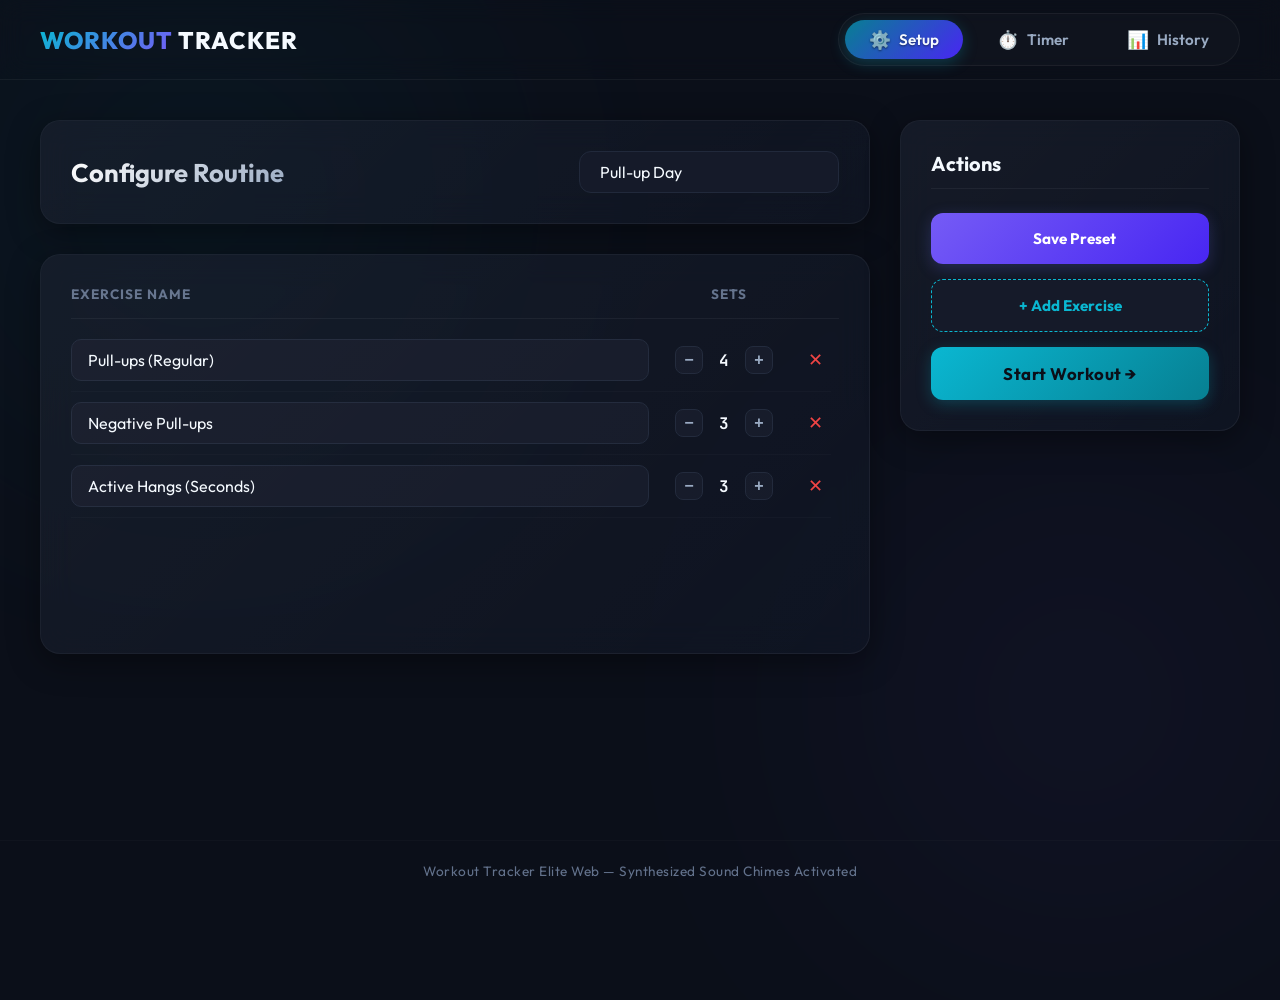
==== web_app/index.html @ e3371ba9 "Initial commit" ====
<!DOCTYPE html>
<html lang="en">
<head>
    <meta charset="UTF-8">
    <meta name="viewport" content="width=device-width, initial-scale=1.0">
    <title>Workout Tracker — Elite Web Edition</title>
    <link rel="stylesheet" href="styles.css">
    <!-- Google Fonts: Outfit and JetBrains Mono -->
    <link rel="preconnect" href="https://fonts.googleapis.com">
    <link rel="preconnect" href="https://fonts.gstatic.com" crossorigin>
    <link href="https://fonts.googleapis.com/css2?family=JetBrains+Mono:wght@400;700&family=Outfit:wght@300;400;600;700;800&display=swap" rel="stylesheet">
</head>
<body>
    <!-- Premium Neon Ambient Background Glows -->
    <div class="bg-glow bg-glow-primary"></div>
    <div class="bg-glow bg-glow-accent"></div>

    <header class="app-header">
        <div class="header-logo">
            <span class="logo-accent">WORKOUT</span> TRACKER
        </div>
        <nav class="app-nav">
            <button id="nav-btn-setup" class="nav-tab active" data-target="setup-page">
                <span class="nav-tab-icon">⚙️</span>Setup
            </button>
            <button id="nav-btn-timer" class="nav-tab" data-target="timer-page">
                <span class="nav-tab-icon">⏱️</span>Timer
            </button>
            <button id="nav-btn-history" class="nav-tab" data-target="history-page">
                <span class="nav-tab-icon">📊</span>History
            </button>
        </nav>
    </header>

    <main class="app-main">
        <!-- ════════════════ SETUP PAGE ════════════════ -->
        <section id="setup-page" class="app-page active">
            <div class="page-grid">
                <div class="left-column">
                    <!-- Routine Header Glass Card -->
                    <div class="glass-card header-card">
                        <div class="card-title-row">
                            <h2>Configure Routine</h2>
                            <div class="combobox-container">
                                <input type="text" id="routine-input" placeholder="Select or Name Routine..." list="routine-list" autocomplete="off">
                                <datalist id="routine-list"></datalist>
                            </div>
                        </div>
                    </div>

                    <!-- Exercises Builder Glass Card -->
                    <div class="glass-card builder-card">
                        <div class="builder-header">
                            <span class="col-lbl col-name">Exercise Name</span>
                            <span class="col-lbl col-sets">Sets</span>
                            <span class="col-lbl col-remove"></span>
                        </div>
                        <div id="exercise-rows-container" class="builder-list">
                            <!-- Dynamic rows will be inserted here -->
                        </div>
                    </div>
                </div>

                <div class="right-column">
                    <!-- Action Panel Glass Card -->
                    <div class="glass-card action-card">
                        <h3>Actions</h3>
                        <div class="action-buttons">
                            <button id="btn-save-preset" class="btn btn-accent btn-large">
                                <span class="btn-glow"></span>
                                Save Preset
                            </button>
                            <button id="btn-add-exercise" class="btn btn-secondary btn-large">
                                + Add Exercise
                            </button>
                            <button id="btn-start-workout" class="btn btn-primary btn-large font-emphasis">
                                Start Workout →
                            </button>
                        </div>
                    </div>
                </div>
            </div>
        </section>

        <!-- ════════════════ TIMER PAGE ════════════════ -->
        <section id="timer-page" class="app-page">
            <div class="timer-container">
                <!-- Large Status and Timer Plate -->
                <div class="glass-card timer-card">
                    <h2 id="timer-status">Ready to Start</h2>
                    <div id="timer-time" class="timer-display">00:00:00.0</div>
                    <div id="timer-lap" class="timer-lap-display">00:00:00.000</div>
                </div>

                <!-- Stopwatch Controls -->
                <div class="timer-controls">
                    <button id="btn-control-start" class="btn-circle btn-success">
                        <span class="circle-btn-icon">▶</span>
                        <span class="circle-btn-text">Start</span>
                    </button>
                    <button id="btn-control-split" class="btn-circle btn-warning" disabled>
                        <span class="circle-btn-icon">⏱️</span>
                        <span class="circle-btn-text">Split</span>
                    </button>
                    <button id="btn-control-save" class="btn-circle btn-primary" disabled>
                        <span class="circle-btn-icon">💾</span>
                        <span class="circle-btn-text">Save</span>
                    </button>
                    <button id="btn-control-reset" class="btn-circle btn-reset" disabled>
                        <span class="circle-btn-icon">🔄</span>
                        <span class="circle-btn-text">Reset</span>
                    </button>
                </div>

                <!-- Active Splits Data Table -->
                <div class="glass-card splits-card">
                    <div class="splits-card-header">
                        <h3>Workout Log</h3>
                        <span class="splits-progress-badge" id="splits-progress-badge">0 / 0 Sets</span>
                    </div>
                    <div class="splits-header">
                        <span class="split-col-lbl col-idx">#</span>
                        <span class="split-col-lbl col-label">Exercise</span>
                        <span class="split-col-lbl col-dur">Duration</span>
                        <span class="split-col-lbl col-tot">Total</span>
                        <span class="split-col-lbl col-reps">Reps</span>
                    </div>
                    <div id="splits-list-container" class="splits-list">
                        <!-- Dynamic splits logged here -->
                    </div>
                </div>
            </div>
        </section>

        <!-- ════════════════ HISTORY PAGE ════════════════ -->
        <section id="history-page" class="app-page">
            <div class="history-container">
                <!-- Filter bar glass card -->
                <div class="glass-card filters-card">
                    <div class="filter-inputs">
                        <div class="date-input-group">
                            <label for="filter-date-from">From:</label>
                            <input type="text" id="filter-date-from" placeholder="YYYY-MM-DD">
                        </div>
                        <div class="date-input-group">
                            <label for="filter-date-to">To:</label>
                            <input type="text" id="filter-date-to" placeholder="YYYY-MM-DD">
                        </div>
                    </div>
                    <div class="filter-actions">
                        <button id="btn-filter-history" class="btn btn-primary">🔍 Filter</button>
                        <button id="btn-export-csv" class="btn btn-success">⬇ Download CSV</button>
                    </div>
                </div>

                <!-- History list of sessions -->
                <div id="history-sessions-container" class="history-list">
                    <!-- Dynamic history panels here -->
                </div>
            </div>
        </section>
    </main>

    <footer class="app-footer">
        <p>Workout Tracker Elite Web — Synthesized Sound Chimes Activated</p>
    </footer>

    <!-- App JavaScript Logic -->
    <script src="app.js"></script>
</body>
</html>
---- web_app/styles.css ----
/* ==========================================================================
   DESIGN SYSTEM & HSL TOKENS
   ========================================================================== */
:root {
    --bg-color: 224, 38%, 7%;        /* #0B0F19 */
    --surface-color: 224, 33%, 12%;   /* #111827 */
    --surface-hover: 224, 34%, 18%;   /* #1A2236 */
    --card-color: 224, 34%, 13%;      /* #151B2B */
    --card-border: 220, 29%, 18%;     /* #1E293B */
    --card-border-active: 220, 25%, 27%; /* #334155 */
    
    --text-color: 210, 100%, 98%;     /* #F8FAFC */
    --text-muted: 215, 25%, 68%;      /* #94A3B8 */
    --text-dim: 218, 17%, 47%;        /* #64748B */
    
    --primary: 188, 91%, 43%;         /* #06B6D4 Neon Cyan */
    --primary-dark: 188, 91%, 30%;    /* #0891B2 */
    --accent: 250, 89%, 66%;          /* #6366F1 Modern Indigo */
    --accent-dark: 250, 89%, 55%;     /* #4F46E5 */
    
    --success: 160, 84%, 39%;         /* #10B981 */
    --success-dark: 160, 84%, 28%;    /* #059669 */
    --danger: 0, 84%, 60%;            /* #EF4444 */
    --danger-dark: 0, 84%, 45%;       /* #DC2626 */
    --warning: 38, 92%, 50%;          /* #F59E0B */
    --warning-dark: 38, 92%, 40%;     /* #D97706 */
    
    --font-ui: 'Outfit', -apple-system, BlinkMacSystemFont, "Segoe UI", Roboto, sans-serif;
    --font-mono: 'JetBrains Mono', 'Consolas', monospace;
    
    --transition-smooth: all 0.25s cubic-bezier(0.4, 0, 0.2, 1);
    --transition-elastic: all 0.4s cubic-bezier(0.175, 0.885, 0.32, 1.275);
}

/* ==========================================================================
   RESET & BASICS
   ========================================================================== */
* {
    box-sizing: border-box;
    margin: 0;
    padding: 0;
}

body {
    background-color: hsl(var(--bg-color));
    color: hsl(var(--text-color));
    font-family: var(--font-ui);
    min-height: 100vh;
    display: flex;
    flex-direction: column;
    overflow-x: hidden;
    position: relative;
    -webkit-font-smoothing: antialiased;
}

/* Ambient Ambient Glow Orbs */
.bg-glow {
    position: absolute;
    width: 600px;
    height: 600px;
    border-radius: 50%;
    filter: blur(140px);
    opacity: 0.12;
    pointer-events: none;
    z-index: -1;
    animation: pulse 8s ease-in-out infinite alternate;
}

.bg-glow-primary {
    background: radial-gradient(circle, hsl(var(--primary)) 0%, transparent 70%);
    top: -100px;
    left: -100px;
}

.bg-glow-accent {
    background: radial-gradient(circle, hsl(var(--accent)) 0%, transparent 70%);
    bottom: -100px;
    right: -100px;
    animation-delay: 2s;
}

@keyframes pulse {
    0% { transform: scale(1) translate(0, 0); opacity: 0.1; }
    100% { transform: scale(1.15) translate(40px, 30px); opacity: 0.15; }
}

/* ==========================================================================
   APP HEADER & NAVIGATION
   ========================================================================== */
.app-header {
    height: 80px;
    padding: 0 40px;
    display: flex;
    align-items: center;
    justify-content: space-between;
    background: rgba(var(--bg-color), 0.3);
    backdrop-filter: blur(12px);
    -webkit-backdrop-filter: blur(12px);
    border-bottom: 1px solid rgba(255, 255, 255, 0.05);
    position: sticky;
    top: 0;
    z-index: 100;
}

.header-logo {
    font-size: 1.5rem;
    font-weight: 800;
    letter-spacing: 1px;
}

.logo-accent {
    background: linear-gradient(135deg, hsl(var(--primary)) 0%, hsl(var(--accent)) 100%);
    -webkit-background-clip: text;
    -webkit-text-fill-color: transparent;
}

.app-nav {
    display: flex;
    gap: 10px;
    background: rgba(255, 255, 255, 0.02);
    padding: 6px;
    border-radius: 30px;
    border: 1px solid rgba(255, 255, 255, 0.05);
}

.nav-tab {
    background: transparent;
    border: none;
    color: hsl(var(--text-muted));
    font-family: var(--font-ui);
    font-size: 0.95rem;
    font-weight: 600;
    padding: 8px 24px;
    border-radius: 20px;
    cursor: pointer;
    display: flex;
    align-items: center;
    gap: 8px;
    transition: var(--transition-smooth);
}

.nav-tab:hover {
    color: hsl(var(--text-color));
    background: rgba(255, 255, 255, 0.04);
}

.nav-tab.active {
    color: hsl(var(--text-color));
    background: linear-gradient(135deg, hsl(var(--primary-dark)) 0%, hsl(var(--accent-dark)) 100%);
    box-shadow: 0 4px 15px rgba(6, 182, 212, 0.25);
    text-shadow: 0 1px 2px rgba(0,0,0,0.5);
}

.nav-tab-icon {
    font-size: 1.1rem;
}

/* ==========================================================================
   APP MAIN & LAYOUT PAGES
   ========================================================================== */
.app-main {
    flex: 1;
    padding: 40px;
    max-width: 1300px;
    width: 100%;
    margin: 0 auto;
    position: relative;
}

.app-page {
    display: none;
    opacity: 0;
    transform: translateY(12px);
    transition: opacity 0.3s ease, transform 0.3s ease;
}

.app-page.active {
    display: block;
    opacity: 1;
    transform: translateY(0);
}

/* ==========================================================================
   GLASSMORPHIC CARDS & FORMS
   ========================================================================== */
.glass-card {
    background: rgba(17, 24, 39, 0.6);
    backdrop-filter: blur(16px);
    -webkit-backdrop-filter: blur(16px);
    border: 1px solid rgba(255, 255, 255, 0.06);
    border-radius: 20px;
    padding: 30px;
    box-shadow: 0 8px 32px rgba(0, 0, 0, 0.4);
    position: relative;
    overflow: hidden;
}

.glass-card::before {
    content: '';
    position: absolute;
    top: 0;
    left: 0;
    width: 100%;
    height: 100%;
    background: linear-gradient(135deg, rgba(255, 255, 255, 0.03) 0%, transparent 100%);
    pointer-events: none;
}

/* Page grids */
.page-grid {
    display: grid;
    grid-template-columns: 1fr 340px;
    gap: 30px;
    align-items: start;
}

.left-column {
    display: flex;
    flex-direction: column;
    gap: 30px;
}

.card-title-row {
    display: flex;
    justify-content: space-between;
    align-items: center;
    flex-wrap: wrap;
    gap: 15px;
}

.card-title-row h2 {
    font-size: 1.6rem;
    font-weight: 700;
    background: linear-gradient(135deg, #fff 0%, hsl(var(--text-muted)) 100%);
    -webkit-background-clip: text;
    -webkit-text-fill-color: transparent;
}

/* Premium Combobox style */
.combobox-container {
    position: relative;
}

.combobox-container input {
    background: hsl(var(--surface-color));
    border: 1px solid hsl(var(--card-border));
    color: hsl(var(--text-color));
    font-family: var(--font-ui);
    font-size: 1rem;
    padding: 10px 20px;
    border-radius: 12px;
    width: 260px;
    outline: none;
    transition: var(--transition-smooth);
}

.combobox-container input:focus {
    border-color: hsl(var(--primary));
    box-shadow: 0 0 10px rgba(6, 182, 212, 0.2);
}

/* Builder exercise rows */
.builder-card {
    min-height: 400px;
    display: flex;
    flex-direction: column;
}

.builder-header {
    display: flex;
    padding-bottom: 15px;
    border-bottom: 1px solid rgba(255, 255, 255, 0.05);
    margin-bottom: 10px;
}

.col-lbl {
    font-size: 0.85rem;
    font-weight: 700;
    color: hsl(var(--text-dim));
    text-transform: uppercase;
    letter-spacing: 1px;
}

.col-name { flex: 1; }
.col-sets { width: 120px; text-align: center; }
.col-remove { width: 50px; }

.builder-list {
    flex: 1;
    overflow-y: auto;
    max-height: 420px;
    padding-right: 8px;
}

/* Custom Scrollbars */
.builder-list::-webkit-scrollbar,
.splits-list::-webkit-scrollbar {
    width: 6px;
}

.builder-list::-webkit-scrollbar-track,
.splits-list::-webkit-scrollbar-track {
    background: transparent;
}

.builder-list::-webkit-scrollbar-thumb,
.splits-list::-webkit-scrollbar-thumb {
    background: hsl(var(--card-border));
    border-radius: 4px;
}

.builder-list::-webkit-scrollbar-thumb:hover,
.splits-list::-webkit-scrollbar-thumb:hover {
    background: hsl(var(--card-border-active));
}

.exercise-row {
    display: flex;
    align-items: center;
    gap: 15px;
    padding: 10px 0;
    border-bottom: 1px solid rgba(255, 255, 255, 0.02);
    animation: slideIn 0.3s ease;
}

@keyframes slideIn {
    from { opacity: 0; transform: translateY(8px); }
    to { opacity: 1; transform: translateY(0); }
}

.exercise-row input[type="text"] {
    flex: 1;
    background: hsl(var(--surface-color));
    border: 1px solid hsl(var(--card-border));
    color: hsl(var(--text-color));
    font-family: var(--font-ui);
    font-size: 1rem;
    padding: 10px 16px;
    border-radius: 10px;
    outline: none;
    transition: var(--transition-smooth);
}

.exercise-row input[type="text"]:focus {
    border-color: hsl(var(--primary));
    background: hsl(var(--surface-hover));
}

.sets-control {
    display: flex;
    align-items: center;
    gap: 6px;
    width: 120px;
    justify-content: center;
}

.sets-btn {
    width: 28px;
    height: 28px;
    border-radius: 8px;
    background: hsl(var(--surface-color));
    border: 1px solid hsl(var(--card-border));
    color: hsl(var(--text-muted));
    font-size: 1rem;
    font-weight: bold;
    cursor: pointer;
    display: flex;
    align-items: center;
    justify-content: center;
    transition: var(--transition-smooth);
}

.sets-btn:hover {
    background: hsl(var(--surface-hover));
    color: hsl(var(--text-color));
    border-color: hsl(var(--text-dim));
}

.sets-val {
    font-family: var(--font-mono);
    font-size: 1rem;
    font-weight: 700;
    width: 30px;
    text-align: center;
}

.btn-remove-row {
    width: 32px;
    height: 32px;
    border-radius: 50%;
    background: transparent;
    border: none;
    color: hsl(var(--danger));
    font-size: 1.1rem;
    cursor: pointer;
    display: flex;
    align-items: center;
    justify-content: center;
    transition: var(--transition-smooth);
}

.btn-remove-row:hover {
    background: rgba(239, 68, 68, 0.1);
    transform: scale(1.1);
}

/* ==========================================================================
   BUTTONS AND CONTROLS
   ========================================================================== */
.btn {
    font-family: var(--font-ui);
    font-size: 0.95rem;
    font-weight: 700;
    padding: 10px 24px;
    border-radius: 12px;
    border: none;
    cursor: pointer;
    display: inline-flex;
    align-items: center;
    justify-content: center;
    gap: 8px;
    transition: var(--transition-elastic);
    outline: none;
    position: relative;
    overflow: hidden;
}

.btn-large {
    width: 100%;
    padding: 16px 24px;
}

.font-emphasis {
    font-size: 1.05rem;
    letter-spacing: 0.5px;
}

/* Primary Cyan Button */
.btn-primary {
    background: linear-gradient(135deg, hsl(var(--primary)) 0%, hsl(var(--primary-dark)) 100%);
    color: hsl(var(--bg-color));
    box-shadow: 0 4px 15px rgba(6, 182, 212, 0.25);
}

.btn-primary:hover {
    transform: translateY(-2px);
    box-shadow: 0 8px 24px rgba(6, 182, 212, 0.4);
}

.btn-primary:active {
    transform: translateY(1px);
}

/* Accent Indigo Button */
.btn-accent {
    background: linear-gradient(135deg, hsl(var(--accent)) 0%, hsl(var(--accent-dark)) 100%);
    color: #fff;
    box-shadow: 0 4px 15px rgba(99, 102, 241, 0.25);
}

.btn-accent:hover {
    transform: translateY(-2px);
    box-shadow: 0 8px 24px rgba(99, 102, 241, 0.4);
}

/* Secondary Button */
.btn-secondary {
    background: hsl(var(--surface-color));
    border: 1px dashed hsl(var(--primary));
    color: hsl(var(--primary));
}

.btn-secondary:hover {
    background: rgba(6, 182, 212, 0.05);
    border-style: solid;
}

/* Success Button */
.btn-success {
    background: linear-gradient(135deg, hsl(var(--success)) 0%, hsl(var(--success-dark)) 100%);
    color: white;
    box-shadow: 0 4px 15px rgba(16, 185, 129, 0.2);
}

.btn-success:hover {
    transform: translateY(-2px);
    box-shadow: 0 8px 24px rgba(16, 185, 129, 0.35);
}

/* Action panel card specifics */
.action-card h3 {
    font-size: 1.25rem;
    margin-bottom: 24px;
    color: hsl(var(--text-color));
    border-bottom: 1px solid rgba(255, 255, 255, 0.05);
    padding-bottom: 12px;
}

.action-buttons {
    display: flex;
    flex-direction: column;
    gap: 15px;
}

/* ==========================================================================
   TIMER DISPLAY & WORKOUT PANELS
   ========================================================================== */
.timer-container {
    max-width: 800px;
    margin: 0 auto;
    display: flex;
    flex-direction: column;
    gap: 30px;
    align-items: center;
    width: 100%;
}

.timer-card {
    width: 100%;
    text-align: center;
    border-radius: 24px;
    padding: 30px 40px;
    box-shadow: 0 20px 50px rgba(0, 0, 0, 0.5);
}

#timer-status {
    font-size: 1.4rem;
    font-weight: 700;
    color: hsl(var(--primary));
    margin-bottom: 12px;
    letter-spacing: 0.5px;
    text-transform: uppercase;
}

.timer-display {
    font-family: var(--font-mono);
    font-size: 4rem;
    font-weight: 700;
    color: hsl(var(--text-color));
    letter-spacing: -1px;
    margin-bottom: 8px;
    text-shadow: 0 0 30px rgba(248, 250, 252, 0.1);
}

.timer-lap-display {
    font-family: var(--font-mono);
    font-size: 1.4rem;
    font-weight: 700;
    color: hsl(var(--warning));
}

/* Circle Controls */
.timer-controls {
    display: flex;
    justify-content: center;
    gap: 24px;
    padding: 10px 0;
}

.btn-circle {
    width: 82px;
    height: 82px;
    border-radius: 50%;
    border: none;
    cursor: pointer;
    display: flex;
    flex-direction: column;
    align-items: center;
    justify-content: center;
    gap: 4px;
    font-family: var(--font-ui);
    font-weight: 700;
    font-size: 0.72rem;
    text-transform: uppercase;
    box-shadow: 0 8px 24px rgba(0, 0, 0, 0.4);
    transition: var(--transition-elastic);
    outline: none;
}

.circle-btn-icon {
    font-size: 1.25rem;
    transition: var(--transition-elastic);
}

.btn-circle:hover:not(:disabled) .circle-btn-icon {
    transform: scale(1.15) translateY(-2px);
}

.btn-circle:disabled {
    opacity: 0.25 !important;
    cursor: not-allowed;
    transform: none !important;
    box-shadow: none !important;
}

.btn-circle:hover:not(:disabled) {
    transform: scale(1.08);
}

.btn-circle:active:not(:disabled) {
    transform: scale(0.95);
}

.btn-circle.btn-success {
    background: linear-gradient(135deg, hsl(var(--success)) 0%, hsl(var(--success-dark)) 100%);
    color: white;
    box-shadow: 0 8px 24px rgba(16, 185, 129, 0.3);
}

.btn-circle.btn-warning {
    background: linear-gradient(135deg, hsl(var(--warning)) 0%, hsl(var(--warning-dark)) 100%);
    color: white;
    box-shadow: 0 8px 24px rgba(245, 158, 11, 0.3);
}

.btn-circle.btn-primary {
    background: linear-gradient(135deg, hsl(var(--accent)) 0%, hsl(var(--accent-dark)) 100%);
    color: white;
    box-shadow: 0 8px 24px rgba(99, 102, 241, 0.3);
}

.btn-circle.btn-reset {
    background: linear-gradient(135deg, hsl(var(--text-dim)) 0%, hsl(var(--text-muted)) 100%);
    color: hsl(var(--bg-color));
}

.btn-circle.btn-danger {
    background: linear-gradient(135deg, hsl(var(--danger)) 0%, hsl(var(--danger-dark)) 100%);
    color: white;
    box-shadow: 0 8px 24px rgba(239, 68, 68, 0.3);
}

/* Splits Data Table Layout */
.splits-card {
    width: 100%;
    padding: 24px;
    border-radius: 20px;
}

.splits-card-header {
    display: flex;
    justify-content: space-between;
    align-items: center;
    margin-bottom: 20px;
    border-bottom: 1px solid rgba(255, 255, 255, 0.05);
    padding-bottom: 12px;
}

.splits-card-header h3 {
    font-size: 1.25rem;
    font-weight: 700;
    color: hsl(var(--text-color));
}

.splits-progress-badge {
    background: rgba(6, 182, 212, 0.08);
    color: hsl(var(--primary));
    font-family: var(--font-mono);
    font-size: 0.85rem;
    font-weight: 700;
    padding: 4px 12px;
    border-radius: 12px;
    border: 1px solid rgba(6, 182, 212, 0.2);
    box-shadow: 0 0 10px rgba(6, 182, 212, 0.1);
}

.splits-header {
    display: flex;
    padding-bottom: 12px;
    border-bottom: 1px solid rgba(255, 255, 255, 0.05);
    margin-bottom: 8px;
    padding-left: 10px;
    padding-right: 10px;
}

.split-col-lbl {
    font-size: 0.8rem;
    font-weight: 700;
    color: hsl(var(--text-dim));
    text-transform: uppercase;
    letter-spacing: 0.5px;
}

.col-idx { width: 45px; text-align: center; flex-shrink: 0; }
.col-label { flex: 1; min-width: 120px; }
.col-dur { width: 130px; text-align: center; flex-shrink: 0; }
.col-tot { width: 130px; text-align: center; flex-shrink: 0; }
.col-reps { width: 95px; text-align: center; flex-shrink: 0; }

.splits-list {
    overflow-y: auto;
    max-height: 420px;
    display: flex;
    flex-direction: column;
}

.split-row {
    display: flex;
    align-items: center;
    padding: 10px;
    border-bottom: 1px solid rgba(255, 255, 255, 0.02);
    border-radius: 6px;
    margin-bottom: 4px;
    animation: slideIn 0.3s ease;
    transition: var(--transition-smooth);
}

.split-row-work {
    border-left: 3px solid hsl(var(--primary));
    background: rgba(6, 182, 212, 0.01);
}

.split-row-rest {
    border-left: 3px dashed rgba(255, 255, 255, 0.15);
    opacity: 0.65;
}

.split-row-rest .cell-label {
    color: hsl(var(--text-muted));
    font-weight: 400;
}

.split-cell {
    font-family: var(--font-ui);
    font-size: 0.95rem;
}

.cell-idx {
    width: 45px;
    text-align: center;
    color: hsl(var(--text-dim));
    font-weight: bold;
    flex-shrink: 0;
}

.cell-label {
    flex: 1;
    font-weight: 600;
    min-width: 120px;
}

.cell-dur {
    width: 130px;
    text-align: center;
    font-family: var(--font-mono);
    color: hsl(var(--warning));
    flex-shrink: 0;
}

.cell-tot {
    width: 130px;
    text-align: center;
    font-family: var(--font-mono);
    color: hsl(var(--text-muted));
    flex-shrink: 0;
}

.cell-reps {
    width: 95px;
    display: flex;
    justify-content: center;
    flex-shrink: 0;
}

.cell-reps input {
    width: 60px;
    text-align: center;
    background: hsl(var(--surface-color));
    border: 1px solid hsl(var(--card-border));
    color: hsl(var(--text-color));
    font-family: var(--font-ui);
    font-weight: 700;
    padding: 6px 4px;
    border-radius: 6px;
    outline: none;
    transition: var(--transition-smooth);
}

.cell-reps input:focus {
    border-color: hsl(var(--primary));
    background: hsl(var(--surface-hover));
}

.cell-dash {
    width: 95px;
    text-align: center;
    color: hsl(var(--text-dim));
    flex-shrink: 0;
}

/* ==========================================================================
   HISTORY PAGE STYLES
   ========================================================================== */
.history-container {
    max-width: 940px;
    margin: 0 auto;
    display: flex;
    flex-direction: column;
    gap: 30px;
}

.filters-card {
    display: flex;
    justify-content: space-between;
    align-items: center;
    flex-wrap: wrap;
    gap: 20px;
    padding: 20px 30px;
}

.filter-inputs {
    display: flex;
    gap: 20px;
    flex-wrap: wrap;
}

.date-input-group {
    display: flex;
    align-items: center;
    gap: 10px;
}

.date-input-group label {
    font-size: 0.95rem;
    font-weight: 600;
    color: hsl(var(--text-muted));
}

.date-input-group input {
    background: hsl(var(--surface-color));
    border: 1px solid hsl(var(--card-border));
    color: hsl(var(--text-color));
    font-family: var(--font-ui);
    font-size: 0.95rem;
    padding: 8px 16px;
    border-radius: 10px;
    width: 140px;
    outline: none;
    transition: var(--transition-smooth);
}

.date-input-group input:focus {
    border-color: hsl(var(--primary));
}

.filter-actions {
    display: flex;
    gap: 12px;
}

/* Sessions history card list */
.history-list {
    display: flex;
    flex-direction: column;
    gap: 20px;
}

.session-card {
    display: flex;
    justify-content: space-between;
    align-items: flex-start;
    animation: slideIn 0.3s ease;
}

.session-main {
    flex: 1;
}

.session-header {
    display: flex;
    align-items: center;
    gap: 20px;
    margin-bottom: 12px;
}

.session-date {
    font-size: 1.25rem;
    font-weight: 700;
}

.session-time {
    font-family: var(--font-mono);
    font-size: 1.15rem;
    font-weight: 700;
    color: hsl(var(--warning));
    background: rgba(245, 158, 11, 0.08);
    padding: 2px 10px;
    border-radius: 6px;
}

.session-summary {
    font-size: 0.95rem;
    color: hsl(var(--text-muted));
    margin-bottom: 8px;
    line-height: 1.4;
}

.session-stats {
    font-size: 0.9rem;
    color: hsl(var(--text-dim));
}

.stats-count {
    color: hsl(var(--primary));
    font-weight: 600;
}

.btn-delete-session {
    background: rgba(239, 68, 68, 0.1);
    color: hsl(var(--danger));
    font-size: 0.85rem;
    font-weight: 700;
    padding: 6px 14px;
    border-radius: 8px;
    border: 1px solid rgba(239, 68, 68, 0.2);
    cursor: pointer;
    transition: var(--transition-smooth);
}

.btn-delete-session:hover {
    background: hsl(var(--danger));
    color: white;
    transform: scale(1.03);
}

.empty-history-placeholder {
    text-align: center;
    padding: 60px 0;
    color: hsl(var(--text-dim));
    font-size: 1.1rem;
    line-height: 1.6;
}

/* ==========================================================================
   APP FOOTER
   ========================================================================== */
.app-footer {
    height: 60px;
    display: flex;
    align-items: center;
    justify-content: center;
    background: rgba(var(--bg-color), 0.5);
    border-top: 1px solid rgba(255, 255, 255, 0.02);
    font-size: 0.85rem;
    color: hsl(var(--text-dim));
    letter-spacing: 0.5px;
}

/* ==========================================================================
   MOBILE RESPONSIVENESS
   ========================================================================== */
@media (max-width: 992px) {
    .page-grid {
        grid-template-columns: 1fr;
        gap: 30px;
    }
    
    .right-column {
        width: 100%;
    }
}

@media (max-width: 768px) {
    .app-header {
        height: auto;
        padding: 20px;
        flex-direction: column;
        gap: 15px;
    }
    
    .app-main {
        padding: 20px;
    }
    
    .timer-display {
        font-size: 3rem;
    }
    
    .filters-card {
        flex-direction: column;
        align-items: stretch;
    }
    
    .filter-inputs {
        flex-direction: column;
    }
    
    .date-input-group input {
        width: 100%;
    }
    
    .session-card {
        flex-direction: column;
        gap: 15px;
        align-items: stretch;
    }
    
    .btn-delete-session {
        align-self: flex-start;
    }
}

@media (max-width: 600px) {
    .col-tot, .cell-tot {
        display: none;
    }
    
    .splits-card {
        padding: 16px;
    }
    
    .timer-controls {
        gap: 14px;
    }
    
    .btn-circle {
        width: 74px;
        height: 74px;
        font-size: 0.68rem;
    }
    
    .circle-btn-icon {
        font-size: 1.15rem;
    }
    
    .splits-list {
        max-height: 300px;
    }
}
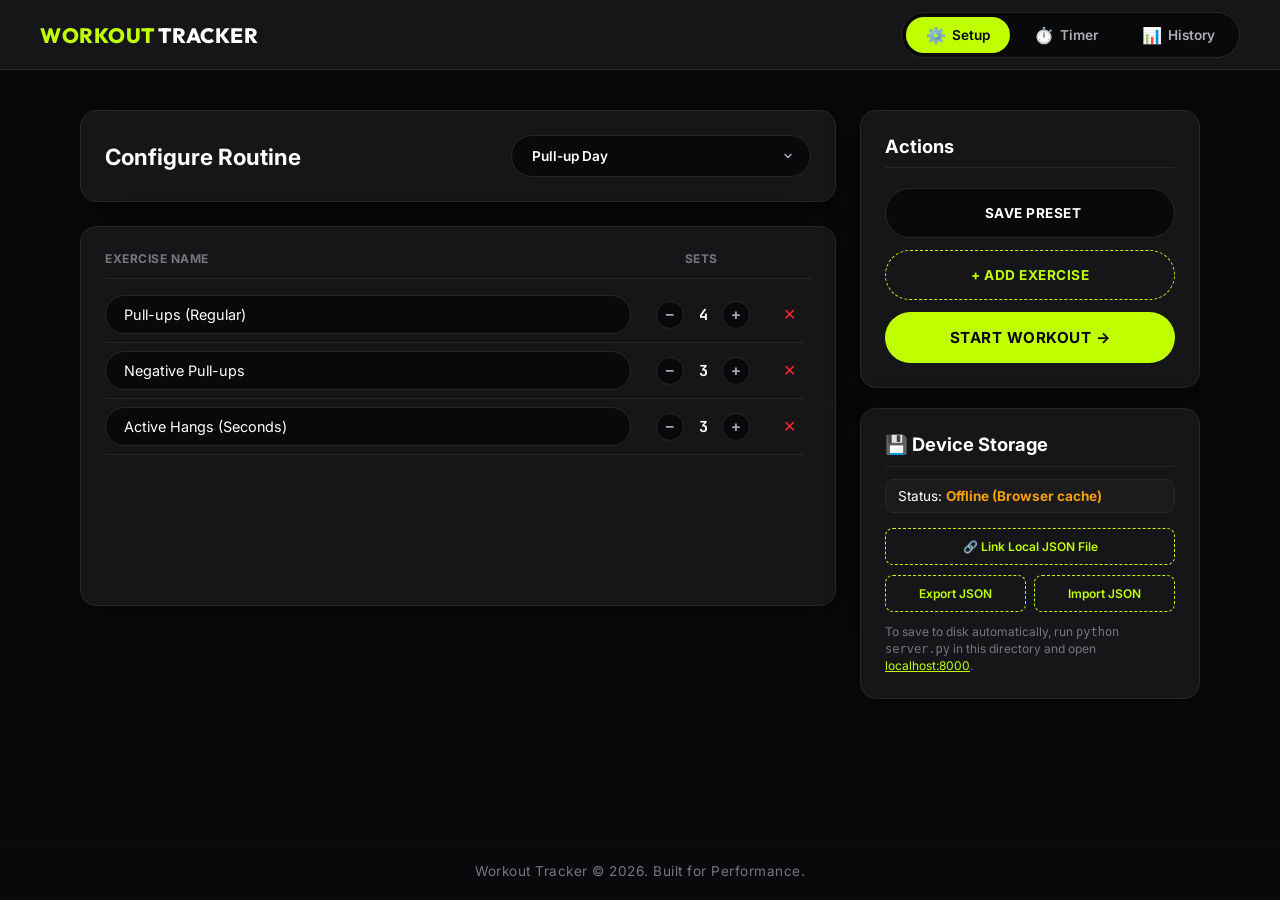
==== commit 7408ed28: "Sync local changes (filtered)" ====
--- a/web_app/index.html
+++ b/web_app/index.html
@@ -3,21 +3,17 @@
 <head>
     <meta charset="UTF-8">
     <meta name="viewport" content="width=device-width, initial-scale=1.0">
-    <title>Workout Tracker — Elite Web Edition</title>
+    <title>Workout Tracker</title>
     <link rel="stylesheet" href="styles.css">
-    <!-- Google Fonts: Outfit and JetBrains Mono -->
+    <!-- Google Fonts: Inter & Outfit -->
     <link rel="preconnect" href="https://fonts.googleapis.com">
     <link rel="preconnect" href="https://fonts.gstatic.com" crossorigin>
-    <link href="https://fonts.googleapis.com/css2?family=JetBrains+Mono:wght@400;700&family=Outfit:wght@300;400;600;700;800&display=swap" rel="stylesheet">
+    <link href="https://fonts.googleapis.com/css2?family=Inter:wght@400;500;600;700&family=Outfit:wght@400;600;700;800&family=JetBrains+Mono:wght@700&display=swap" rel="stylesheet">
 </head>
 <body>
-    <!-- Premium Neon Ambient Background Glows -->
-    <div class="bg-glow bg-glow-primary"></div>
-    <div class="bg-glow bg-glow-accent"></div>
-
     <header class="app-header">
         <div class="header-logo">
-            <span class="logo-accent">WORKOUT</span> TRACKER
+            <span class="logo-accent">WORKOUT</span>TRACKER
         </div>
         <nav class="app-nav">
             <button id="nav-btn-setup" class="nav-tab active" data-target="setup-page">
@@ -41,9 +37,12 @@
                     <div class="glass-card header-card">
                         <div class="card-title-row">
                             <h2>Configure Routine</h2>
-                            <div class="combobox-container">
-                                <input type="text" id="routine-input" placeholder="Select or Name Routine..." list="routine-list" autocomplete="off">
-                                <datalist id="routine-list"></datalist>
+                            <div class="custom-combobox" id="routine-combobox">
+                                <input type="text" id="routine-input" placeholder="Routine Name..." autocomplete="off">
+                                <button type="button" class="combobox-toggle" id="combobox-toggle-btn" aria-label="Toggle Presets">
+                                    <svg xmlns="http://www.w3.org/2000/svg" width="12" height="12" viewBox="0 0 24 24" fill="none" stroke="currentColor" stroke-width="3" stroke-linecap="round" stroke-linejoin="round"><polyline points="6 9 12 15 18 9"></polyline></svg>
+                                </button>
+                                <div class="combobox-dropdown" id="combobox-dropdown"></div>
                             </div>
                         </div>
                     </div>
@@ -76,6 +75,38 @@
                             <button id="btn-start-workout" class="btn btn-primary btn-large font-emphasis">
                                 Start Workout →
                             </button>
+                        </div>
+                    </div>
+
+                    <!-- Local Device Storage Glass Card -->
+                    <div class="glass-card storage-card" style="margin-top: 20px;">
+                        <h3>💾 Device Storage</h3>
+                        <div id="storage-status-badge" class="storage-status-badge">
+                            Status: <span id="storage-status-text" class="status-offline">Offline (Browser cache)</span>
+                        </div>
+                        <div class="storage-buttons" style="display: flex; flex-direction: column; gap: 10px; margin-top: 15px;">
+                            <!-- File Sync Option (File System Access API) -->
+                            <button id="btn-link-file" class="btn btn-secondary btn-small" title="Link a local JSON file to auto-sync directly in the browser">
+                                🔗 Link Local JSON File
+                            </button>
+                            <div id="linked-file-info" class="linked-file-info" style="display: none; font-size: 0.8rem; color: hsl(var(--text-muted)); font-family: var(--font-mono); word-break: break-all;">
+                                File: <span id="linked-file-name">-</span>
+                            </div>
+                            
+                            <!-- Export/Import Options -->
+                            <div style="display: flex; gap: 8px;">
+                                <button id="btn-export-json" class="btn btn-secondary btn-small" style="flex: 1;" title="Export all workout data as JSON file">
+                                    Export JSON
+                                </button>
+                                <button id="btn-import-json" class="btn btn-secondary btn-small" style="flex: 1;" title="Import workout data from a JSON file">
+                                    Import JSON
+                                </button>
+                            </div>
+                            <!-- Hidden input for file importing -->
+                            <input type="file" id="input-import-json" accept=".json" style="display: none;">
+                        </div>
+                        <div class="storage-help" style="margin-top: 12px; font-size: 0.75rem; color: hsl(var(--text-dim)); line-height: 1.4;">
+                            To save to disk automatically, run <code>python server.py</code> in this directory and open <a href="http://localhost:8000" id="local-server-link" target="_blank" style="color: hsl(var(--primary)); text-decoration: underline;">localhost:8000</a>.
                         </div>
                     </div>
                 </div>
@@ -162,7 +193,7 @@
     </main>
 
     <footer class="app-footer">
-        <p>Workout Tracker Elite Web — Synthesized Sound Chimes Activated</p>
+        <p>Workout Tracker &copy; 2026. Built for Performance.</p>
     </footer>
 
     <!-- App JavaScript Logic -->
--- a/web_app/styles.css
+++ b/web_app/styles.css
@@ -2,34 +2,33 @@
    DESIGN SYSTEM & HSL TOKENS
    ========================================================================== */
 :root {
-    --bg-color: 224, 38%, 7%;        /* #0B0F19 */
-    --surface-color: 224, 33%, 12%;   /* #111827 */
-    --surface-hover: 224, 34%, 18%;   /* #1A2236 */
-    --card-color: 224, 34%, 13%;      /* #151B2B */
-    --card-border: 220, 29%, 18%;     /* #1E293B */
-    --card-border-active: 220, 25%, 27%; /* #334155 */
-    
-    --text-color: 210, 100%, 98%;     /* #F8FAFC */
-    --text-muted: 215, 25%, 68%;      /* #94A3B8 */
-    --text-dim: 218, 17%, 47%;        /* #64748B */
-    
-    --primary: 188, 91%, 43%;         /* #06B6D4 Neon Cyan */
-    --primary-dark: 188, 91%, 30%;    /* #0891B2 */
-    --accent: 250, 89%, 66%;          /* #6366F1 Modern Indigo */
-    --accent-dark: 250, 89%, 55%;     /* #4F46E5 */
-    
-    --success: 160, 84%, 39%;         /* #10B981 */
-    --success-dark: 160, 84%, 28%;    /* #059669 */
-    --danger: 0, 84%, 60%;            /* #EF4444 */
-    --danger-dark: 0, 84%, 45%;       /* #DC2626 */
-    --warning: 38, 92%, 50%;          /* #F59E0B */
-    --warning-dark: 38, 92%, 40%;     /* #D97706 */
-    
-    --font-ui: 'Outfit', -apple-system, BlinkMacSystemFont, "Segoe UI", Roboto, sans-serif;
+    --bg-color: 240, 10%, 4%;         /* Pitch Black #050507 */
+    --surface-color: 240, 6%, 9%;     /* Deep Charcoal #0f0f12 */
+    --surface-hover: 240, 6%, 15%;    /* Lighter Charcoal #222226 */
+    --card-color: 240, 6%, 9%;
+    --card-border: 240, 5%, 16%;      /* Thin grey line #242427 */
+    --card-border-active: 240, 5%, 28%; /* Active grey line #3f3f46 */
+    
+    --text-color: 0, 0%, 100%;        /* Pure White */
+    --text-muted: 240, 5%, 70%;       /* Muted Zinc-300 */
+    --text-dim: 240, 4%, 48%;         /* Dim Zinc-500 */
+    
+    --primary: 75, 100%, 50%;         /* Active Volt Green #ccff00 */
+    --primary-dark: 75, 100%, 40%;    /* Darker Volt */
+    --accent: 75, 100%, 50%;
+    --accent-dark: 75, 100%, 40%;
+    
+    --success: 142, 72%, 45%;         /* Emerald Green */
+    --success-dark: 142, 72%, 35%;
+    --danger: 0, 84%, 55%;            /* Crimson Red */
+    --danger-dark: 0, 84%, 45%;
+    --warning: 38, 92%, 50%;          /* Athletic Orange */
+    --warning-dark: 38, 92%, 40%;
+    
+    --font-ui: 'Inter', -apple-system, BlinkMacSystemFont, "Segoe UI", Roboto, sans-serif;
     --font-mono: 'JetBrains Mono', 'Consolas', monospace;
     
-    --transition-smooth: all 0.25s cubic-bezier(0.4, 0, 0.2, 1);
-    --transition-elastic: all 0.4s cubic-bezier(0.175, 0.885, 0.32, 1.275);
+    --transition-smooth: all 0.2s ease-in-out;
 }
 
 /* ==========================================================================
@@ -53,74 +52,42 @@
     -webkit-font-smoothing: antialiased;
 }
 
-/* Ambient Ambient Glow Orbs */
-.bg-glow {
-    position: absolute;
-    width: 600px;
-    height: 600px;
-    border-radius: 50%;
-    filter: blur(140px);
-    opacity: 0.12;
-    pointer-events: none;
-    z-index: -1;
-    animation: pulse 8s ease-in-out infinite alternate;
-}
-
-.bg-glow-primary {
-    background: radial-gradient(circle, hsl(var(--primary)) 0%, transparent 70%);
-    top: -100px;
-    left: -100px;
-}
-
-.bg-glow-accent {
-    background: radial-gradient(circle, hsl(var(--accent)) 0%, transparent 70%);
-    bottom: -100px;
-    right: -100px;
-    animation-delay: 2s;
-}
-
-@keyframes pulse {
-    0% { transform: scale(1) translate(0, 0); opacity: 0.1; }
-    100% { transform: scale(1.15) translate(40px, 30px); opacity: 0.15; }
-}
-
 /* ==========================================================================
    APP HEADER & NAVIGATION
    ========================================================================== */
 .app-header {
-    height: 80px;
+    height: 70px;
     padding: 0 40px;
     display: flex;
     align-items: center;
     justify-content: space-between;
-    background: rgba(var(--bg-color), 0.3);
-    backdrop-filter: blur(12px);
-    -webkit-backdrop-filter: blur(12px);
-    border-bottom: 1px solid rgba(255, 255, 255, 0.05);
+    background: hsl(var(--surface-color));
+    border-bottom: 1px solid hsl(var(--card-border));
     position: sticky;
     top: 0;
     z-index: 100;
 }
 
 .header-logo {
-    font-size: 1.5rem;
+    font-size: 1.3rem;
     font-weight: 800;
-    letter-spacing: 1px;
+    letter-spacing: 0.5px;
+    color: hsl(var(--text-color));
+    font-family: 'Outfit', sans-serif;
 }
 
 .logo-accent {
-    background: linear-gradient(135deg, hsl(var(--primary)) 0%, hsl(var(--accent)) 100%);
-    -webkit-background-clip: text;
-    -webkit-text-fill-color: transparent;
+    color: hsl(var(--primary));
+    margin-right: 2px;
 }
 
 .app-nav {
     display: flex;
-    gap: 10px;
-    background: rgba(255, 255, 255, 0.02);
-    padding: 6px;
-    border-radius: 30px;
-    border: 1px solid rgba(255, 255, 255, 0.05);
+    gap: 4px;
+    background: hsl(var(--bg-color));
+    padding: 4px;
+    border-radius: 9999px;
+    border: 1px solid hsl(var(--card-border));
 }
 
 .nav-tab {
@@ -128,31 +95,29 @@
     border: none;
     color: hsl(var(--text-muted));
     font-family: var(--font-ui);
-    font-size: 0.95rem;
+    font-size: 0.85rem;
     font-weight: 600;
-    padding: 8px 24px;
-    border-radius: 20px;
+    padding: 8px 20px;
+    border-radius: 9999px;
     cursor: pointer;
     display: flex;
     align-items: center;
-    gap: 8px;
+    gap: 6px;
     transition: var(--transition-smooth);
 }
 
 .nav-tab:hover {
     color: hsl(var(--text-color));
-    background: rgba(255, 255, 255, 0.04);
+    background: hsl(var(--surface-hover));
 }
 
 .nav-tab.active {
-    color: hsl(var(--text-color));
-    background: linear-gradient(135deg, hsl(var(--primary-dark)) 0%, hsl(var(--accent-dark)) 100%);
-    box-shadow: 0 4px 15px rgba(6, 182, 212, 0.25);
-    text-shadow: 0 1px 2px rgba(0,0,0,0.5);
+    color: hsl(var(--bg-color));
+    background: hsl(var(--primary));
 }
 
 .nav-tab-icon {
-    font-size: 1.1rem;
+    font-size: 1rem;
 }
 
 /* ==========================================================================
@@ -161,7 +126,7 @@
 .app-main {
     flex: 1;
     padding: 40px;
-    max-width: 1300px;
+    max-width: 1200px;
     width: 100%;
     margin: 0 auto;
     position: relative;
@@ -170,8 +135,8 @@
 .app-page {
     display: none;
     opacity: 0;
-    transform: translateY(12px);
-    transition: opacity 0.3s ease, transform 0.3s ease;
+    transform: translateY(8px);
+    transition: opacity 0.2s ease, transform 0.2s ease;
 }
 
 .app-page.active {
@@ -181,43 +146,30 @@
 }
 
 /* ==========================================================================
-   GLASSMORPHIC CARDS & FORMS
+   CARDS & FORMS
    ========================================================================== */
 .glass-card {
-    background: rgba(17, 24, 39, 0.6);
-    backdrop-filter: blur(16px);
-    -webkit-backdrop-filter: blur(16px);
-    border: 1px solid rgba(255, 255, 255, 0.06);
-    border-radius: 20px;
-    padding: 30px;
+    background: hsl(var(--surface-color));
+    border: 1px solid hsl(var(--card-border));
+    border-radius: 16px;
+    padding: 24px;
     box-shadow: 0 8px 32px rgba(0, 0, 0, 0.4);
     position: relative;
-    overflow: hidden;
-}
-
-.glass-card::before {
-    content: '';
-    position: absolute;
-    top: 0;
-    left: 0;
-    width: 100%;
-    height: 100%;
-    background: linear-gradient(135deg, rgba(255, 255, 255, 0.03) 0%, transparent 100%);
-    pointer-events: none;
+    overflow: visible;
 }
 
 /* Page grids */
 .page-grid {
     display: grid;
     grid-template-columns: 1fr 340px;
-    gap: 30px;
+    gap: 24px;
     align-items: start;
 }
 
 .left-column {
     display: flex;
     flex-direction: column;
-    gap: 30px;
+    gap: 24px;
 }
 
 .card-title-row {
@@ -229,56 +181,186 @@
 }
 
 .card-title-row h2 {
-    font-size: 1.6rem;
-    font-weight: 700;
-    background: linear-gradient(135deg, #fff 0%, hsl(var(--text-muted)) 100%);
-    -webkit-background-clip: text;
-    -webkit-text-fill-color: transparent;
-}
-
-/* Premium Combobox style */
-.combobox-container {
+    font-size: 1.4rem;
+    font-weight: 700;
+    color: hsl(var(--text-color));
+}
+
+/* Custom Combobox */
+.custom-combobox {
     position: relative;
-}
-
-.combobox-container input {
+    display: inline-flex;
+    align-items: center;
+    background: hsl(var(--bg-color));
+    border: 1px solid hsl(var(--card-border));
+    border-radius: 9999px;
+    width: 300px;
+    transition: var(--transition-smooth);
+    padding: 2px;
+}
+
+.custom-combobox:focus-within {
+    border-color: hsl(var(--primary));
+}
+
+.custom-combobox input {
+    flex: 1;
+    background: transparent;
+    border: none;
+    color: hsl(var(--text-color));
+    font-family: var(--font-ui);
+    font-size: 0.85rem;
+    font-weight: 600;
+    padding: 10px 18px;
+    outline: none;
+    width: 100%;
+}
+
+.combobox-toggle {
+    background: transparent;
+    border: none;
+    color: hsl(var(--text-muted));
+    padding: 10px 14px;
+    cursor: pointer;
+    display: flex;
+    align-items: center;
+    justify-content: center;
+    transition: var(--transition-smooth);
+    border-radius: 9999px;
+}
+
+.combobox-toggle:hover {
+    color: hsl(var(--text-color));
+    background: hsl(var(--surface-hover));
+}
+
+.combobox-toggle.active svg {
+    transform: rotate(180deg);
+}
+
+.combobox-toggle svg {
+    transition: transform 0.2s ease-in-out;
+}
+
+.combobox-dropdown {
+    position: absolute;
+    top: calc(100% + 8px);
+    left: 0;
+    width: 100%;
     background: hsl(var(--surface-color));
     border: 1px solid hsl(var(--card-border));
-    color: hsl(var(--text-color));
-    font-family: var(--font-ui);
-    font-size: 1rem;
-    padding: 10px 20px;
     border-radius: 12px;
-    width: 260px;
-    outline: none;
-    transition: var(--transition-smooth);
-}
-
-.combobox-container input:focus {
-    border-color: hsl(var(--primary));
-    box-shadow: 0 0 10px rgba(6, 182, 212, 0.2);
+    box-shadow: 0 12px 36px rgba(0, 0, 0, 0.5);
+    z-index: 150;
+    max-height: 220px;
+    overflow-y: auto;
+    display: none;
+    animation: dropdownSlide 0.15s ease-out;
+    padding: 4px;
+}
+
+.combobox-dropdown.show {
+    display: block;
+}
+
+@keyframes dropdownSlide {
+    from { opacity: 0; transform: translateY(-4px); }
+    to { opacity: 1; transform: translateY(0); }
+}
+
+.dropdown-item {
+    display: flex;
+    justify-content: space-between;
+    align-items: center;
+    padding: 10px 16px;
+    font-size: 0.85rem;
+    font-weight: 600;
+    color: hsl(var(--text-muted));
+    cursor: pointer;
+    border-radius: 8px;
+    transition: var(--transition-smooth);
+    margin-bottom: 2px;
+}
+
+.dropdown-item:hover {
+    color: hsl(var(--text-color));
+    background: hsl(var(--surface-hover));
+}
+
+.dropdown-item.active {
+    color: hsl(var(--bg-color));
+    background: hsl(var(--primary));
+    font-weight: 700;
+}
+
+.dropdown-item.active .btn-delete-preset {
+    color: hsl(var(--bg-color));
+}
+
+.dropdown-item.active .btn-delete-preset:hover {
+    background: rgba(0, 0, 0, 0.15);
+    color: hsl(var(--bg-color));
+}
+
+.item-text {
+    flex: 1;
+    white-space: nowrap;
+    overflow: hidden;
+    text-overflow: ellipsis;
+    margin-right: 12px;
+}
+
+.btn-delete-preset {
+    background: transparent;
+    border: none;
+    color: hsl(var(--text-dim));
+    font-size: 1.15rem;
+    line-height: 1;
+    cursor: pointer;
+    padding: 2px 8px;
+    border-radius: 4px;
+    transition: var(--transition-smooth);
+    display: flex;
+    align-items: center;
+    justify-content: center;
+}
+
+.btn-delete-preset:hover {
+    color: hsl(var(--danger));
+    background: rgba(239, 68, 68, 0.15);
+}
+
+.dropdown-item.empty {
+    color: hsl(var(--text-dim));
+    font-style: italic;
+    cursor: default;
+    padding: 10px 16px;
+}
+
+.dropdown-item.empty:hover {
+    background: transparent;
 }
 
 /* Builder exercise rows */
 .builder-card {
-    min-height: 400px;
+    min-height: 380px;
     display: flex;
     flex-direction: column;
 }
 
 .builder-header {
     display: flex;
-    padding-bottom: 15px;
-    border-bottom: 1px solid rgba(255, 255, 255, 0.05);
-    margin-bottom: 10px;
+    padding-bottom: 12px;
+    border-bottom: 1px solid hsl(var(--card-border));
+    margin-bottom: 8px;
 }
 
 .col-lbl {
-    font-size: 0.85rem;
+    font-size: 0.75rem;
     font-weight: 700;
     color: hsl(var(--text-dim));
     text-transform: uppercase;
-    letter-spacing: 1px;
+    letter-spacing: 0.5px;
 }
 
 .col-name { flex: 1; }
@@ -317,26 +399,26 @@
 .exercise-row {
     display: flex;
     align-items: center;
-    gap: 15px;
-    padding: 10px 0;
-    border-bottom: 1px solid rgba(255, 255, 255, 0.02);
-    animation: slideIn 0.3s ease;
+    gap: 12px;
+    padding: 8px 0;
+    border-bottom: 1px solid hsl(var(--card-border));
+    animation: slideIn 0.2s ease;
 }
 
 @keyframes slideIn {
-    from { opacity: 0; transform: translateY(8px); }
+    from { opacity: 0; transform: translateY(4px); }
     to { opacity: 1; transform: translateY(0); }
 }
 
 .exercise-row input[type="text"] {
     flex: 1;
-    background: hsl(var(--surface-color));
+    background: hsl(var(--bg-color));
     border: 1px solid hsl(var(--card-border));
     color: hsl(var(--text-color));
     font-family: var(--font-ui);
-    font-size: 1rem;
-    padding: 10px 16px;
-    border-radius: 10px;
+    font-size: 0.9rem;
+    padding: 10px 18px;
+    border-radius: 9999px;
     outline: none;
     transition: var(--transition-smooth);
 }
@@ -349,7 +431,7 @@
 .sets-control {
     display: flex;
     align-items: center;
-    gap: 6px;
+    gap: 4px;
     width: 120px;
     justify-content: center;
 }
@@ -357,11 +439,11 @@
 .sets-btn {
     width: 28px;
     height: 28px;
-    border-radius: 8px;
-    background: hsl(var(--surface-color));
+    border-radius: 50%;
+    background: hsl(var(--bg-color));
     border: 1px solid hsl(var(--card-border));
     color: hsl(var(--text-muted));
-    font-size: 1rem;
+    font-size: 0.95rem;
     font-weight: bold;
     cursor: pointer;
     display: flex;
@@ -373,25 +455,25 @@
 .sets-btn:hover {
     background: hsl(var(--surface-hover));
     color: hsl(var(--text-color));
-    border-color: hsl(var(--text-dim));
+    border-color: hsl(var(--primary));
 }
 
 .sets-val {
     font-family: var(--font-mono);
-    font-size: 1rem;
+    font-size: 0.95rem;
     font-weight: 700;
     width: 30px;
     text-align: center;
 }
 
 .btn-remove-row {
-    width: 32px;
-    height: 32px;
+    width: 28px;
+    height: 28px;
     border-radius: 50%;
     background: transparent;
     border: none;
     color: hsl(var(--danger));
-    font-size: 1.1rem;
+    font-size: 1rem;
     cursor: pointer;
     display: flex;
     align-items: center;
@@ -401,7 +483,7 @@
 
 .btn-remove-row:hover {
     background: rgba(239, 68, 68, 0.1);
-    transform: scale(1.1);
+    transform: scale(1.05);
 }
 
 /* ==========================================================================
@@ -409,20 +491,20 @@
    ========================================================================== */
 .btn {
     font-family: var(--font-ui);
-    font-size: 0.95rem;
-    font-weight: 700;
-    padding: 10px 24px;
-    border-radius: 12px;
+    font-size: 0.85rem;
+    font-weight: 700;
+    padding: 12px 24px;
+    border-radius: 9999px;
     border: none;
     cursor: pointer;
     display: inline-flex;
     align-items: center;
     justify-content: center;
-    gap: 8px;
-    transition: var(--transition-elastic);
+    gap: 6px;
+    transition: var(--transition-smooth);
     outline: none;
-    position: relative;
-    overflow: hidden;
+    text-transform: uppercase;
+    letter-spacing: 0.5px;
 }
 
 .btn-large {
@@ -431,86 +513,82 @@
 }
 
 .font-emphasis {
-    font-size: 1.05rem;
+    font-size: 0.95rem;
     letter-spacing: 0.5px;
 }
 
-/* Primary Cyan Button */
+/* Primary Volt Button */
 .btn-primary {
-    background: linear-gradient(135deg, hsl(var(--primary)) 0%, hsl(var(--primary-dark)) 100%);
+    background: hsl(var(--primary));
     color: hsl(var(--bg-color));
-    box-shadow: 0 4px 15px rgba(6, 182, 212, 0.25);
 }
 
 .btn-primary:hover {
-    transform: translateY(-2px);
-    box-shadow: 0 8px 24px rgba(6, 182, 212, 0.4);
+    background: hsl(var(--primary-dark));
 }
 
 .btn-primary:active {
     transform: translateY(1px);
 }
 
-/* Accent Indigo Button */
+/* Accent Card Button */
 .btn-accent {
-    background: linear-gradient(135deg, hsl(var(--accent)) 0%, hsl(var(--accent-dark)) 100%);
-    color: #fff;
-    box-shadow: 0 4px 15px rgba(99, 102, 241, 0.25);
+    background: hsl(var(--bg-color));
+    border: 1px solid hsl(var(--card-border));
+    color: hsl(var(--text-color));
 }
 
 .btn-accent:hover {
-    transform: translateY(-2px);
-    box-shadow: 0 8px 24px rgba(99, 102, 241, 0.4);
-}
-
-/* Secondary Button */
+    background: hsl(var(--surface-hover));
+    border-color: hsl(var(--card-border-active));
+}
+
+/* Secondary Dashed border Button */
 .btn-secondary {
-    background: hsl(var(--surface-color));
+    background: transparent;
     border: 1px dashed hsl(var(--primary));
     color: hsl(var(--primary));
 }
 
 .btn-secondary:hover {
-    background: rgba(6, 182, 212, 0.05);
+    background: rgba(163, 230, 53, 0.05);
     border-style: solid;
 }
 
 /* Success Button */
 .btn-success {
-    background: linear-gradient(135deg, hsl(var(--success)) 0%, hsl(var(--success-dark)) 100%);
-    color: white;
-    box-shadow: 0 4px 15px rgba(16, 185, 129, 0.2);
+    background: hsl(var(--success));
+    color: hsl(var(--bg-color));
 }
 
 .btn-success:hover {
-    transform: translateY(-2px);
-    box-shadow: 0 8px 24px rgba(16, 185, 129, 0.35);
+    background: hsl(var(--success-dark));
 }
 
 /* Action panel card specifics */
 .action-card h3 {
-    font-size: 1.25rem;
-    margin-bottom: 24px;
-    color: hsl(var(--text-color));
-    border-bottom: 1px solid rgba(255, 255, 255, 0.05);
-    padding-bottom: 12px;
+    font-size: 1.15rem;
+    margin-bottom: 20px;
+    color: hsl(var(--text-color));
+    border-bottom: 1px solid hsl(var(--card-border));
+    padding-bottom: 10px;
 }
 
 .action-buttons {
     display: flex;
     flex-direction: column;
-    gap: 15px;
+    gap: 12px;
 }
 
 /* ==========================================================================
    TIMER DISPLAY & WORKOUT PANELS
    ========================================================================== */
 .timer-container {
-    max-width: 800px;
+    max-width: 700px;
     margin: 0 auto;
     display: flex;
     flex-direction: column;
-    gap: 30px;
+    gap: 24px;
     align-items: center;
     width: 100%;
 }
@@ -518,33 +596,31 @@
 .timer-card {
     width: 100%;
     text-align: center;
-    border-radius: 24px;
-    padding: 30px 40px;
-    box-shadow: 0 20px 50px rgba(0, 0, 0, 0.5);
+    border-radius: 12px;
+    padding: 24px;
 }
 
 #timer-status {
-    font-size: 1.4rem;
+    font-size: 1.25rem;
     font-weight: 700;
     color: hsl(var(--primary));
-    margin-bottom: 12px;
+    margin-bottom: 8px;
     letter-spacing: 0.5px;
     text-transform: uppercase;
 }
 
 .timer-display {
     font-family: var(--font-mono);
-    font-size: 4rem;
+    font-size: 3.5rem;
     font-weight: 700;
     color: hsl(var(--text-color));
     letter-spacing: -1px;
-    margin-bottom: 8px;
-    text-shadow: 0 0 30px rgba(248, 250, 252, 0.1);
+    margin-bottom: 4px;
 }
 
 .timer-lap-display {
     font-family: var(--font-mono);
-    font-size: 1.4rem;
+    font-size: 1.25rem;
     font-weight: 700;
     color: hsl(var(--warning));
 }
@@ -553,13 +629,13 @@
 .timer-controls {
     display: flex;
     justify-content: center;
-    gap: 24px;
-    padding: 10px 0;
+    gap: 16px;
+    padding: 8px 0;
 }
 
 .btn-circle {
-    width: 82px;
-    height: 82px;
+    width: 72px;
+    height: 72px;
     border-radius: 50%;
     border: none;
     cursor: pointer;
@@ -567,67 +643,73 @@
     flex-direction: column;
     align-items: center;
     justify-content: center;
-    gap: 4px;
+    gap: 2px;
     font-family: var(--font-ui);
     font-weight: 700;
-    font-size: 0.72rem;
+    font-size: 0.7rem;
     text-transform: uppercase;
-    box-shadow: 0 8px 24px rgba(0, 0, 0, 0.4);
-    transition: var(--transition-elastic);
+    transition: var(--transition-smooth);
     outline: none;
 }
 
 .circle-btn-icon {
-    font-size: 1.25rem;
-    transition: var(--transition-elastic);
-}
-
-.btn-circle:hover:not(:disabled) .circle-btn-icon {
-    transform: scale(1.15) translateY(-2px);
+    font-size: 1.15rem;
+}
+
+.btn-circle:hover:not(:disabled) {
+    transform: translateY(-2px);
 }
 
 .btn-circle:disabled {
-    opacity: 0.25 !important;
+    opacity: 0.2 !important;
     cursor: not-allowed;
-    transform: none !important;
-    box-shadow: none !important;
-}
-
-.btn-circle:hover:not(:disabled) {
-    transform: scale(1.08);
-}
-
-.btn-circle:active:not(:disabled) {
-    transform: scale(0.95);
 }
 
 .btn-circle.btn-success {
-    background: linear-gradient(135deg, hsl(var(--success)) 0%, hsl(var(--success-dark)) 100%);
+    background: hsl(var(--success));
+    color: hsl(var(--bg-color));
+}
+
+.btn-circle.btn-success:hover {
+    background: hsl(var(--success-dark));
+}
+
+.btn-circle.btn-warning {
+    background: hsl(var(--warning));
+    color: hsl(var(--bg-color));
+}
+
+.btn-circle.btn-warning:hover {
+    background: hsl(var(--warning-dark));
+}
+
+.btn-circle.btn-primary {
+    background: hsl(var(--primary));
+    color: hsl(var(--bg-color));
+}
+
+.btn-circle.btn-primary:hover {
+    background: hsl(var(--primary-dark));
+}
+
+.btn-circle.btn-reset {
+    background: hsl(var(--surface-color));
+    border: 1px solid hsl(var(--card-border-active));
+    color: hsl(var(--text-muted));
+}
+
+.btn-circle.btn-reset:hover {
+    background: hsl(var(--surface-hover));
+    color: hsl(var(--text-color));
+}
+
+.btn-circle.btn-danger {
+    background: hsl(var(--danger));
     color: white;
-    box-shadow: 0 8px 24px rgba(16, 185, 129, 0.3);
-}
-
-.btn-circle.btn-warning {
-    background: linear-gradient(135deg, hsl(var(--warning)) 0%, hsl(var(--warning-dark)) 100%);
-    color: white;
-    box-shadow: 0 8px 24px rgba(245, 158, 11, 0.3);
-}
-
-.btn-circle.btn-primary {
-    background: linear-gradient(135deg, hsl(var(--accent)) 0%, hsl(var(--accent-dark)) 100%);
-    color: white;
-    box-shadow: 0 8px 24px rgba(99, 102, 241, 0.3);
-}
-
-.btn-circle.btn-reset {
-    background: linear-gradient(135deg, hsl(var(--text-dim)) 0%, hsl(var(--text-muted)) 100%);
-    color: hsl(var(--bg-color));
-}
-
-.btn-circle.btn-danger {
-    background: linear-gradient(135deg, hsl(var(--danger)) 0%, hsl(var(--danger-dark)) 100%);
-    color: white;
-    box-shadow: 0 8px 24px rgba(239, 68, 68, 0.3);
+}
+
+.btn-circle.btn-danger:hover {
+    background: hsl(var(--danger-dark));
 }
 
 /* Splits Data Table Layout */
@@ -653,15 +735,14 @@
 }
 
 .splits-progress-badge {
-    background: rgba(6, 182, 212, 0.08);
+    background: rgba(249, 115, 22, 0.08);
     color: hsl(var(--primary));
     font-family: var(--font-mono);
     font-size: 0.85rem;
     font-weight: 700;
     padding: 4px 12px;
     border-radius: 12px;
-    border: 1px solid rgba(6, 182, 212, 0.2);
-    box-shadow: 0 0 10px rgba(6, 182, 212, 0.1);
+    border: 1px solid rgba(249, 115, 22, 0.2);
 }
 
 .splits-header {
@@ -707,7 +788,7 @@
 
 .split-row-work {
     border-left: 3px solid hsl(var(--primary));
-    background: rgba(6, 182, 212, 0.01);
+    background: rgba(249, 115, 22, 0.01);
 }
 
 .split-row-rest {
@@ -882,8 +963,8 @@
     font-family: var(--font-mono);
     font-size: 1.15rem;
     font-weight: 700;
-    color: hsl(var(--warning));
-    background: rgba(245, 158, 11, 0.08);
+    color: hsl(var(--primary));
+    background: rgba(249, 115, 22, 0.08);
     padding: 2px 10px;
     border-radius: 6px;
 }
@@ -1027,3 +1108,58 @@
         max-height: 300px;
     }
 }
+
+/* ==========================================================================
+   LOCAL STORAGE AND DEVICE STORAGE CONTROL PANEL
+   ========================================================================== */
+.storage-card h3 {
+    font-size: 1.15rem;
+    margin-bottom: 12px;
+    color: hsl(var(--text-color));
+    border-bottom: 1px solid hsl(var(--card-border));
+    padding-bottom: 10px;
+}
+
+.storage-status-badge {
+    font-size: 0.85rem;
+    padding: 8px 12px;
+    border-radius: 8px;
+    background: rgba(255, 255, 255, 0.02);
+    border: 1px solid hsl(var(--card-border));
+    display: inline-block;
+    width: 100%;
+}
+
+.storage-status-badge span {
+    font-weight: 700;
+}
+
+.status-offline {
+    color: hsl(var(--warning));
+}
+
+.status-connected {
+    color: hsl(var(--success));
+}
+
+.status-linked {
+    color: hsl(var(--primary));
+}
+
+.btn-small {
+    padding: 10px 16px;
+    font-size: 0.75rem;
+    text-transform: none;
+    letter-spacing: normal;
+    border-radius: 8px;
+    font-weight: 600;
+}
+
+.linked-file-info {
+    padding: 8px;
+    border-radius: 6px;
+    background: rgba(255, 255, 255, 0.01);
+    border: 1px dashed hsl(var(--card-border));
+    margin-top: 5px;
+}
+
